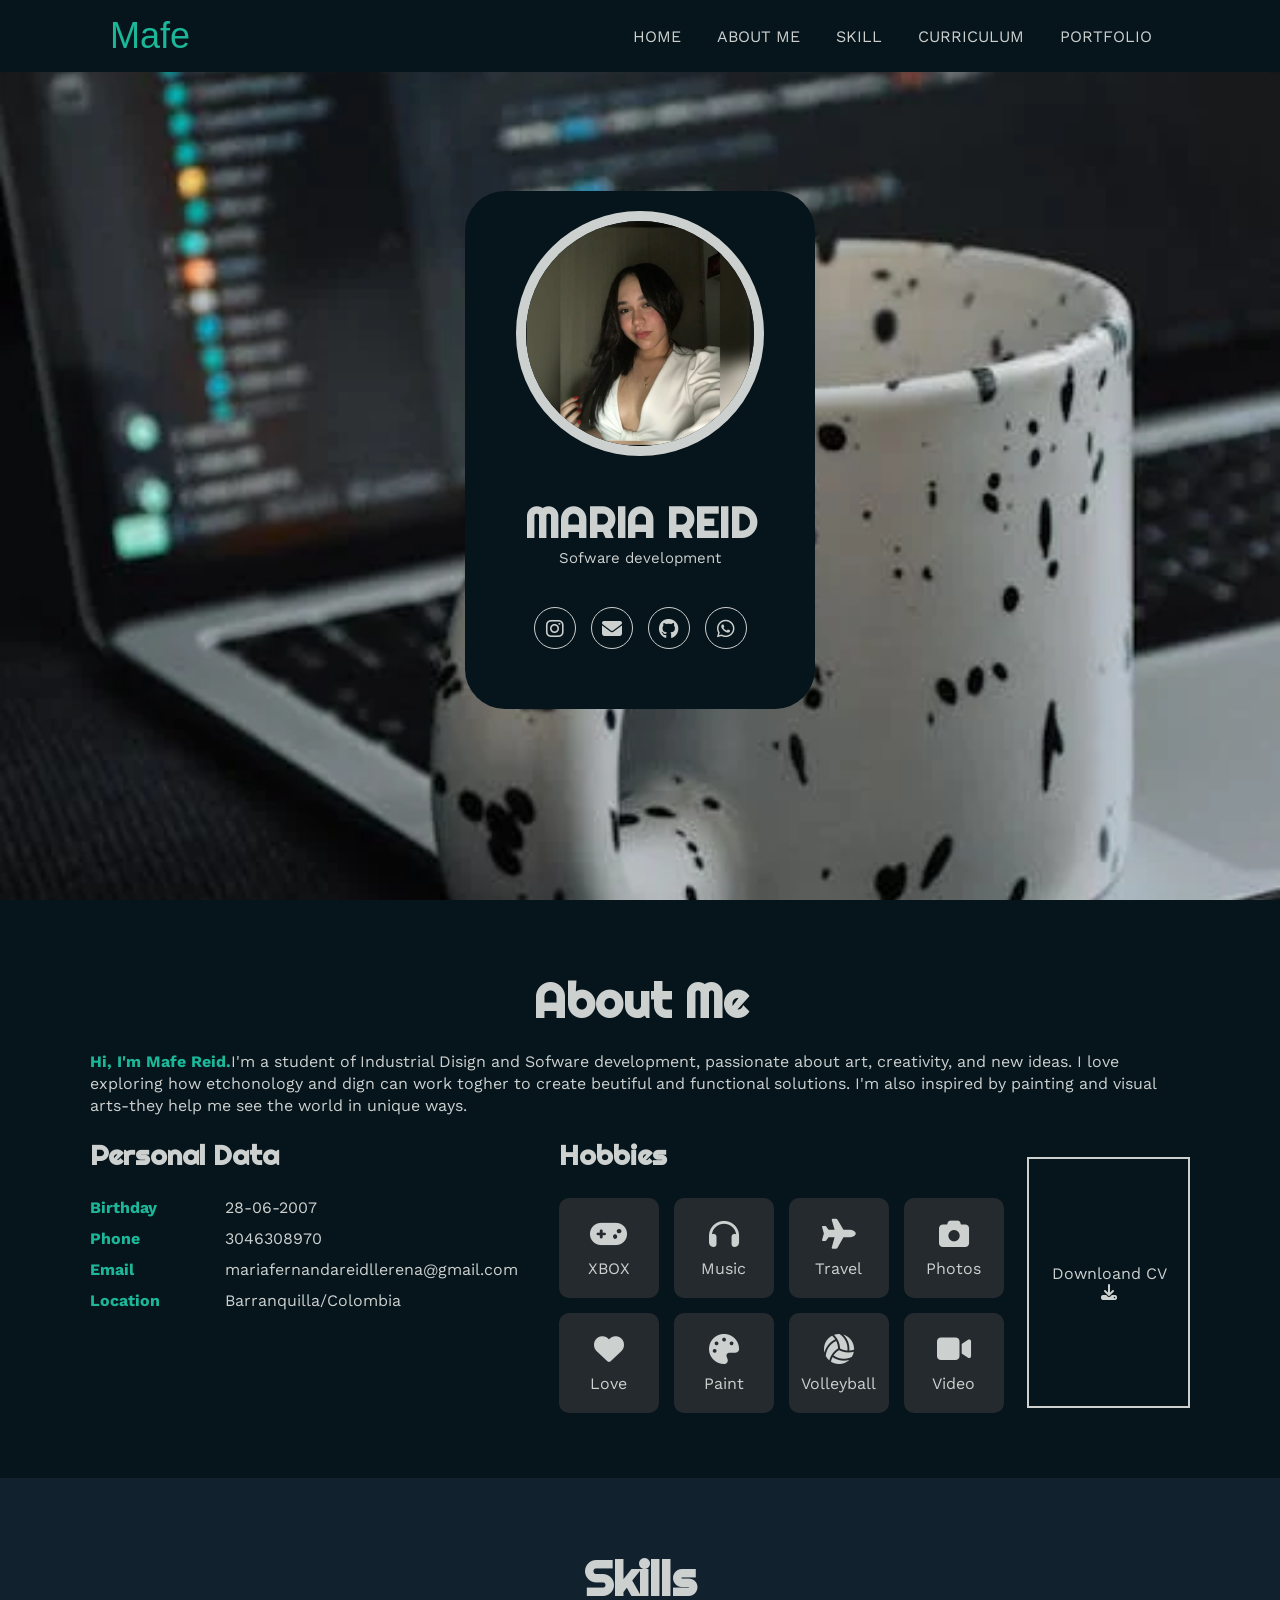
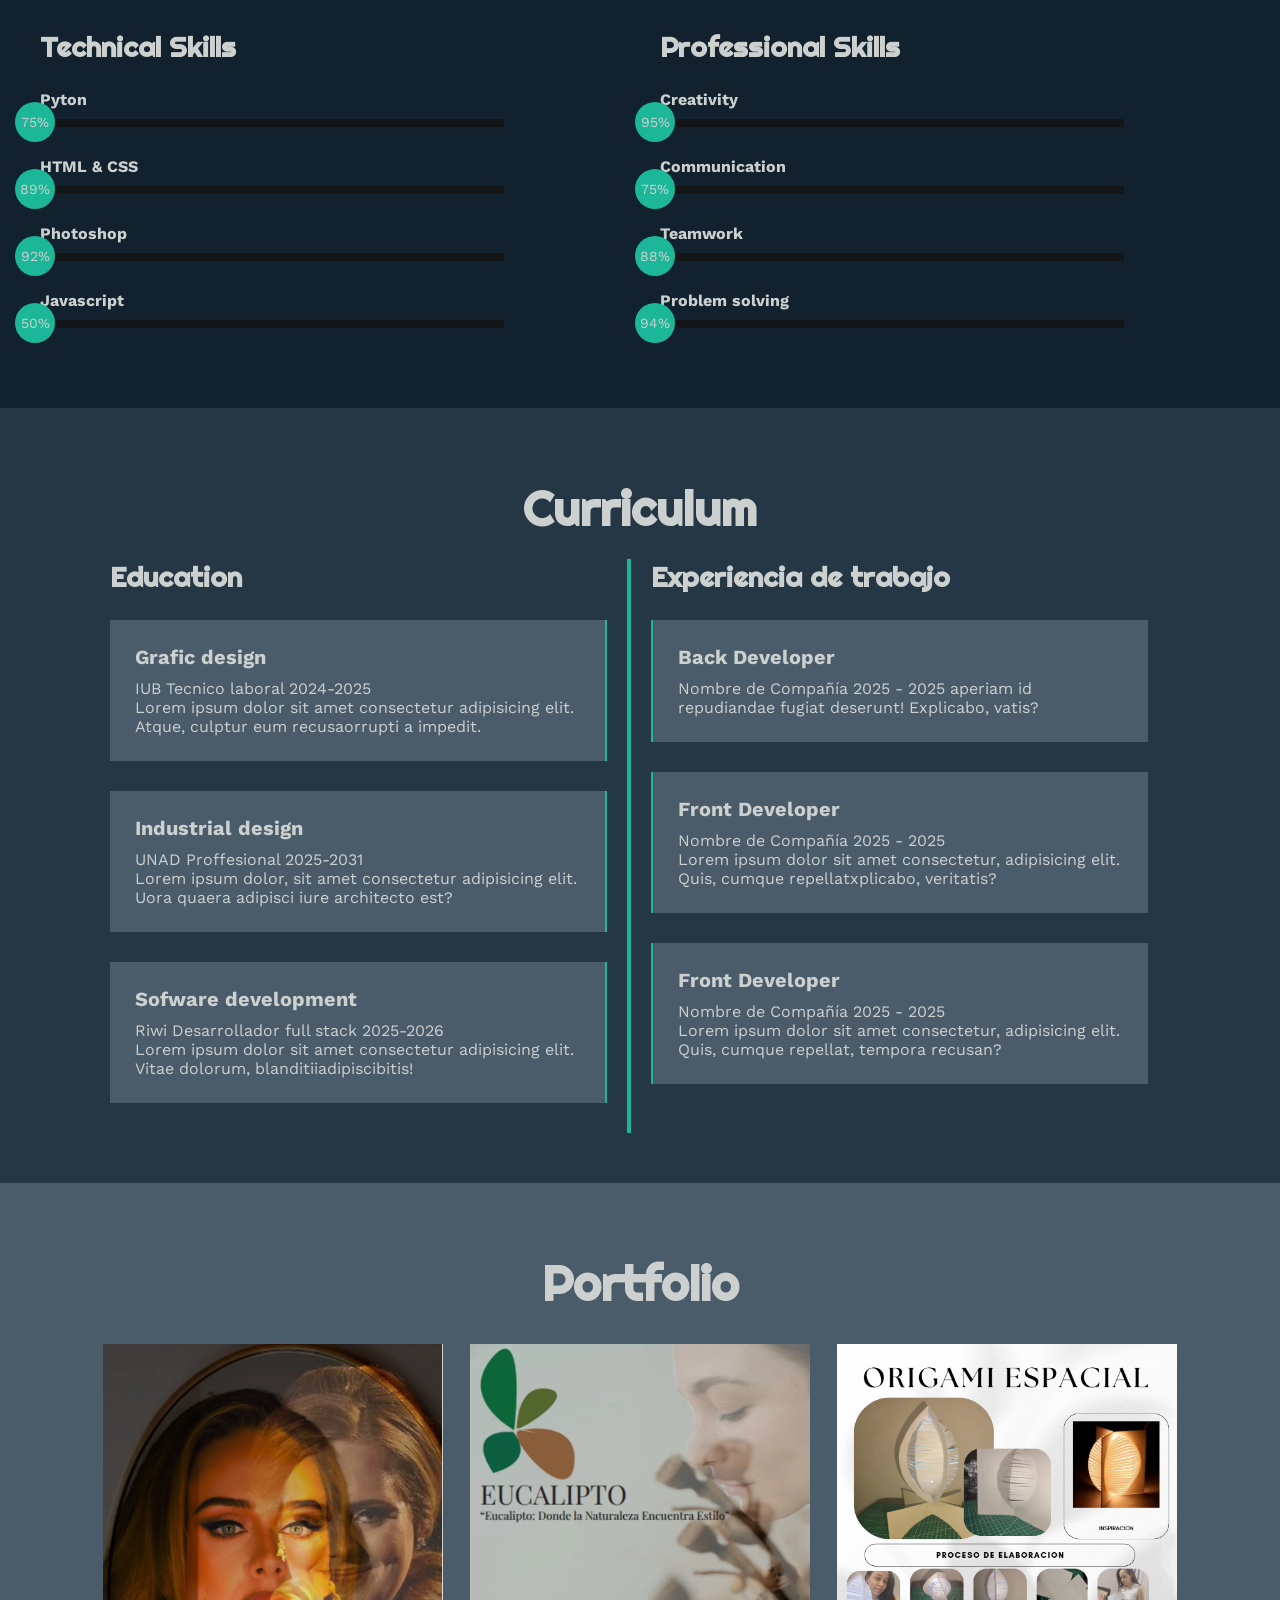
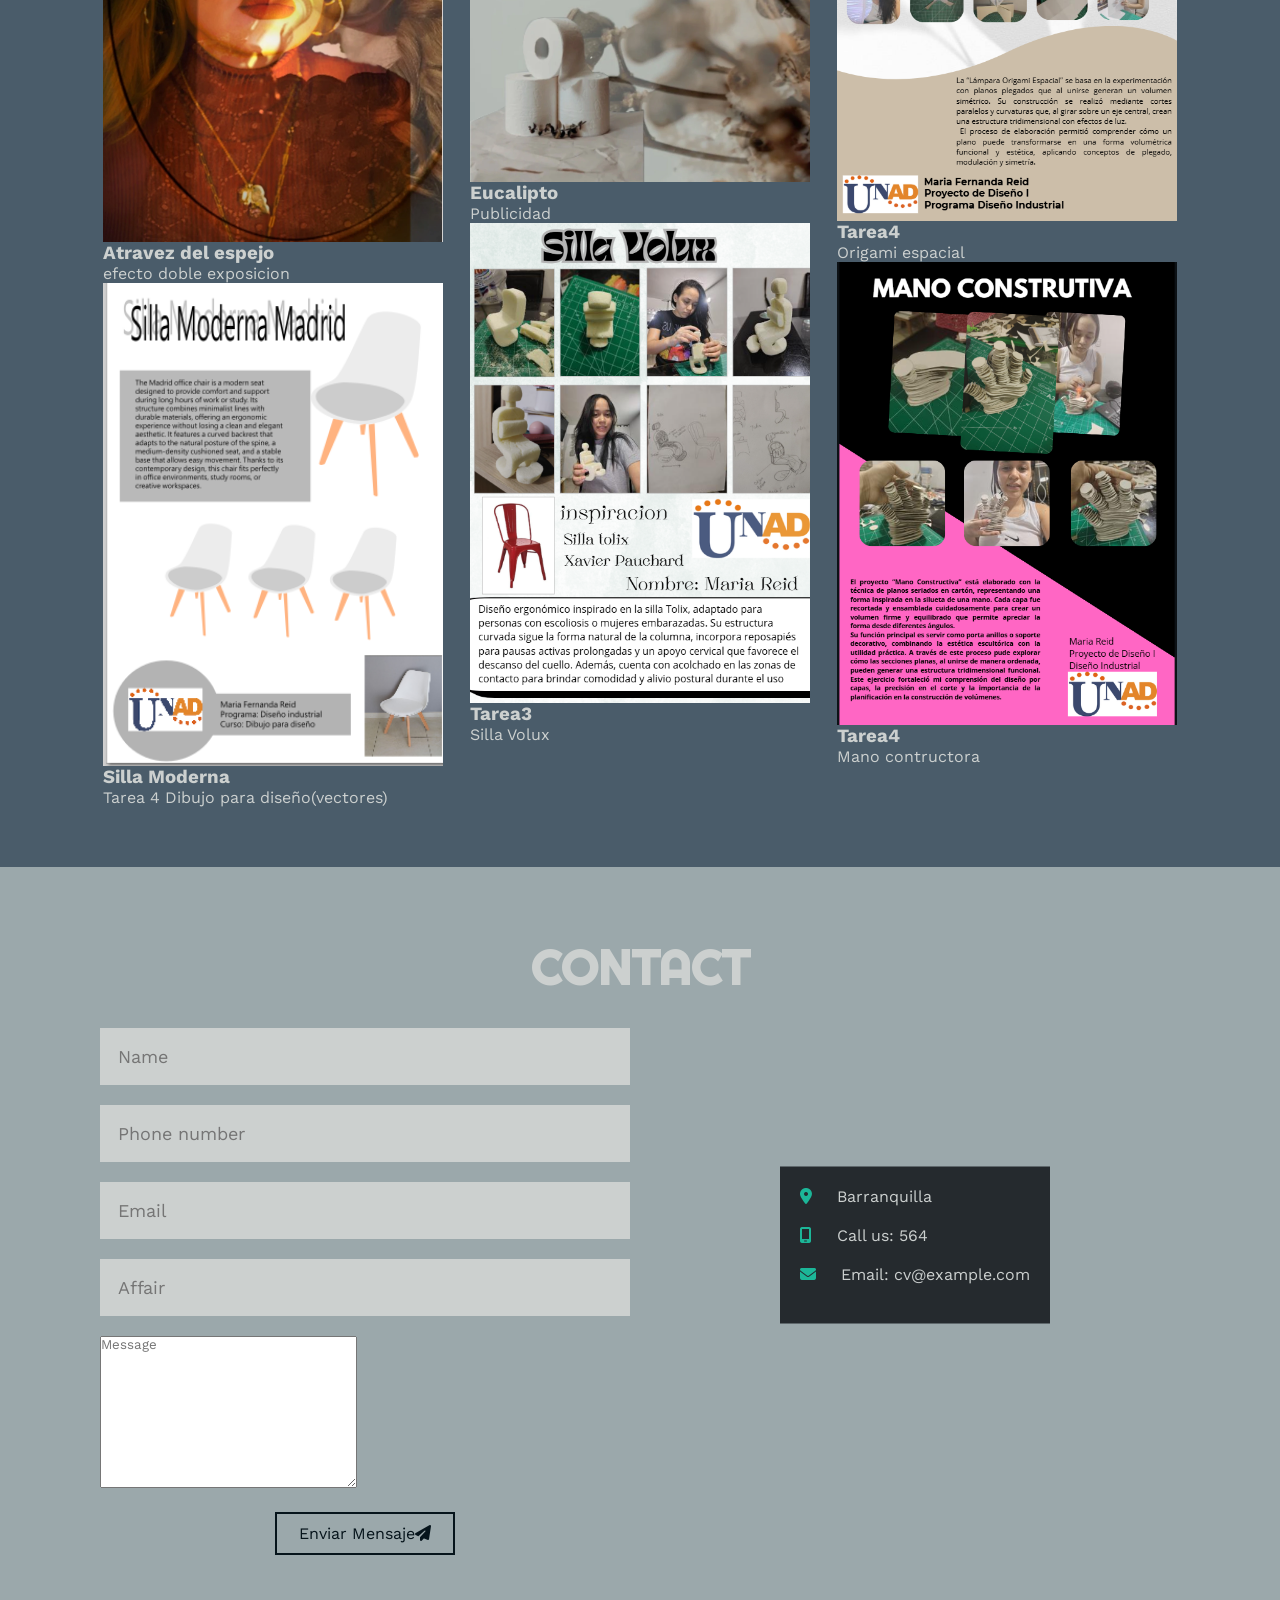
==== index.html @ faa1c593 "mi portafolio" ====
<!DOCTYPE html>
<html lang="en">
<head>
    <meta charset="UTF-8">
    <meta name="viewport" content="width=device-width, initial-scale=1.0">
    <link rel="stylesheet" href="https://cdnjs.cloudflare.com/ajax/libs/font-awesome/6.1.2/css/all.min.css" integrity="sha512-1sCRPdkRXhBV2PBLUdRb4tMg1w2YPf37qatUFeS7zlBy7jJI8Lf4VHwWfZZfpXtYSLy85pkm9GaYVYMfw5BC1A==" crossorigin="anonymous" referrerpolicy="no-referrer" />
    <title>Portfolio</title> 
    <link rel="stylesheet" href="./style.css">
    <link rel="icon" href="/img/Sin título.jpeg">
</head>
<body>
   <!-- MENU ENCABEZADO-->
    <div class="contenedor-header">
        <header>
            <div class="logo">
                <a href="#">Mafe</a>      
            </div>
            <nav id="nav">
                <ul>
                    <li><a href="#home">HOME</a></li>
                    <li><a href="#aboutme">ABOUT ME</a></li>
                    <li><a href="#skills">SKILL</a></li>
                    <li><a href="#curriculum">CURRICULUM</a></li>
                    <li><a href="#portfolio">PORTFOLIO</a></li>
                </ul>
            </nav>
            <div class="nav-responsive">
                <i class="fa-solid fa-bars"></i>
            </div>
        </header>
    </div>
         
    <!--SECCION HOME-->
    <section id="home" class="home">
        <div class="contenido-banner">
            <div class="contenedor-img">
                <img src="/img/lola.png" alt="">
            </div>
            <h1>MARIA REID</h1>
            <h2>Sofware development</h2>
            <div class="Contacts">
                <a href="https://www.instagram.com/mfxreid/profilecard/?igsh=emlraXdwNnl5OGdw" target="_blank"><i class="fa-brands fa-instagram"></i></a>
                <a href="#"><i class="fa-solid fa-envelope"></i></a>
                <a href="https://github.com/2Mafe" target="_blank"><i class="fa-brands fa-github"></i></a>
                <a href="https://wa.me/qr/24RAXDGZ63V5B1" target="_blank"><i class="fa-brands fa-whatsapp"></i></a>
            </div>

        </div>
    </section>

    <!--SECTION ABOUT ME-->
    <section id="aboutme" class="aboutme">
        <div class="contenido-section">
            <h2>About Me</h2>
            <p><span>Hi, I'm Mafe Reid.</span>I'm a student of Industrial Disign and Sofware development, passionate about art, creativity, and new ideas. I love  exploring how etchonology and dign can work togher to create beutiful and functional solutions. I'm also inspired by painting and visual arts-they help me see the world in unique ways.</p>

            <div class="fila">
                <!--Personal Data-->
                <div class="col">
                    <h3>Personal Data</h3>
                    <ul>
                        <li>
                            <strong>Birthday</strong>
                            28-06-2007
                        </li>
                         <li>
                            <strong>Phone</strong>
                            3046308970
                        </li>
                         <li>
                            <strong>Email</strong>
                            mariafernandareidllerena@gmail.com
                        </li>
                         <li>
                            <strong>Location</strong>
                            Barranquilla/Colombia
                        </li>
                    </ul>
                </div>

                <!--Hobbies-->
                <div class="col">
                    <h3>Hobbies</h3>
                    <div class="contenedor-hobbies">
                        <div class="Hobbies">
                            <i class="fa-solid fa-gamepad"></i>
                            <span>XBOX</span>
                        </div>
                        <div class="Hobbies">
                            <i class="fa-solid fa-headphones"></i>
                            <span>Music</span>
                        </div>
                        <div class="Hobbies">
                            <i class="fa-solid fa-plane"></i>
                            <span>Travel</span>
                        </div>
                        <div class="Hobbies">
                            <i class="fa-solid fa-camera"></i>
                            <span>Photos</span>
                        </div>
                        <div class="Hobbies">
                            <i class="fa-solid fa-heart"></i>
                            <span>Love</span>
                        </div>
                        <div class="Hobbies">
                            <i class="fa-solid fa-palette"></i>
                            <span>Paint</span>
                        </div>
                        <div class="Hobbies">
                            <i class="fa-solid fa-volleyball"></i>
                            <span>Volleyball</span>
                        </div>
                        <div class="Hobbies">
                            <i class="fa-solid fa-video"></i>
                            <span>Video</span>
                        </div>

                        
                    </div>
                </div>
                <button>
                    Downloand CV <i class="fa-solid fa-download"></i>
                    <span class="overlay"></span>
                </button>
            </div>
    </section>

    <!--SECTION SKILLS-->
    <section class="Skills" id="skills">
        <div class="contenido_section">
            <h2>Skills</h2>
            <div  class="fila">
                <!--TECHNICAL SKILL-->
                <div class="col">
                    <h3>Technical Skills</h3>
                    <div class="skill">
                        <span>Pyton</span>
                        <div class="barra-skill">
                            <div class="progress ">
                                <span>75%</span>
                            </div>
                        </div>
                    </div>
                    <div class="skill">
                        <span>HTML & CSS</span>
                        <div class="barra-skill">
                            <div class="progress ">
                                <span>89%</span>
                            </div>
                        </div>
                    </div>
                    <div class="skill">
                        <span>Photoshop</span>
                        <div class="barra-skill">
                            <div class="progress">
                                <span>92%</span>
                            </div>
                        </div>
                    </div>
                    <div class="skill">
                        <span>Javascript</span>
                        <div class="barra-skill">
                            <div class="progress ">
                                <span>50%</span>
                            </div>
                        </div>
                    </div> 
                </div>
                <!-- Professional Skills -->
                <div class="col">
                    <h3>Professional Skills</h3>
                    <div class="skill">
                        <span>Creativity</span>
                        <div class="barra-skill">
                            <div class="progress">
                                <span>95%</span>
                            </div>
                        </div>
                    </div>
                    <div class="skill">
                        <span>Communication</span>
                        <div class="barra-skill">
                            <div class="progress">
                                <span>75%</span>
                            </div>
                        </div>
                    </div>
                    <div class="skill">
                        <span>Teamwork</span>
                        <div class="barra-skill"> 
                            <div class="progress">
                                <span>88%</span>
                            </div>
                        </div>
                    </div>
                    <div class="skill">
                        <span>Problem solving</span>
                        <div class="barra-skill">
                            <div class="progress">
                                <span>94%</span>
                            </div>
                        </div>
                    </div>
                </div>
            </div>      
        </div>
    </section>

    <!--SECTION CURRICULUM-->
    <section id="curriculum" class="curriculum">
        <div class="contenido-section">
            <h2>Curriculum</h2>
            <div class="fila">
                <div class="col izquierda">
                    <h3>Education</h3>
                    <div class="item izquierda">
                        <h4>Grafic design</h4>
                        <span class="casa">IUB</span>
                        <span class="titulo">Tecnico laboral</span>
                        <span class="fecha">2024-2025</span>
                        <p>Lorem ipsum dolor sit amet consectetur adipisicing elit. Atque, culptur eum recusaorrupti a impedit.</p>
                        <div class="connectori">
                            <div class="circulod"></div>
                        </div>
                    </div>
                    <div class="item izquierda">
                        <h4>Industrial design</h4>
                        <span class="casa">UNAD</span>
                        <span class="titulo">Proffesional</span>
                        <span class="fecha">2025-2031</span>
                        <p>Lorem ipsum dolor, sit amet consectetur adipisicing elit. Uora quaera adipisci iure architecto est?</p>
                        <div class="connectori">
                            <div class="circulod"></div>
                        </div>
                    </div>
                    <div class="item izquierda">
                        <h4>Sofware development</h4>
                        <span class="casa">Riwi</span>
                        <span class="titulo">Desarrollador full stack</span>
                        <span class="fecha">2025-2026</span>
                        <p>Lorem ipsum dolor sit amet consectetur adipisicing elit. Vitae dolorum, blanditiiadipiscibitis!</p>
                        <div class="connectori">
                            <div class="circulod"></div>
                        </div>
                    </div>
                </div>
                <div class="col derecha">
                    <h3>Experiencia de trabajo</h3>
                    <div class="item derecha">
                        <h4>Back Developer</h4>
                        <span class="casa">Nombre de Compañía</span>
                        <span class="fecha">2025 - 2025</span> aperiam id repudiandae fugiat deserunt! Explicabo, vatis?</p>
                        <div class="conectord">
                            <div class="circulod"></div>
                        </div>
                    </div>
                    <div class="item derecha">
                        <h4>Front Developer</h4>
                        <span class="casa">Nombre de Compañía</span>
                        <span class="fecha">2025 - 2025</span>
                        <p>Lorem ipsum dolor sit amet consectetur, adipisicing elit. Quis, cumque repellatxplicabo, veritatis?</p>
                        <div class="conectord">
                            <div class="circulod"></div>
                        </div>
                    </div>
                    <div class="item derecha">
                        <h4>Front Developer</h4>
                        <span class="casa">Nombre de Compañía</span>
                        <span class="fecha">2025 - 2025</span>
                        <p>Lorem ipsum dolor sit amet consectetur, adipisicing elit. Quis, cumque repellat, tempora recusan?</p>
                        <div class="conectord">
                            <div class="circulod"></div>
                        </div>
                    </div>
                </div>
            </div>
        </div>
    </section>

    <!--SECTION PORTFOLIO-->
    <section id="portfolio" class="portfolio">
        <div class="contenido-section">
            <h2>Portfolio</h2>
            <div class="galery">
                <div class="proyects">
                    <img src="/img/1000006582.webp" alt="">
                    <div class="overlay">
                        <h3>Atravez del espejo</h3>
                        <p>efecto doble exposicion</p>
                    </div>
                    <img src="/img/Captura de pantalla 2025-11-24 221055.png" alt="">
                    <div class="overlay">
                        <h3>Silla Moderna</h3>
                        <p>Tarea 4 Dibujo para diseño(vectores)</p>
                    </div>
                </div>
            <div class="proyects">
                <img src="/img/eu.jpg" alt="">
                <div class="overlay">
                    <h3>Eucalipto</h3>
                    <p>Publicidad</p>
                </div>
                <img src="/img/silla.png" alt="">
                <div class="overlay">
                    <h3>Tarea3</h3>
                    <p>Silla Volux</p>
                </div>
            </div>
             <div class="proyects">
                <img src="/img/origami.png" alt="">
                <div class="overlay">
                    <h3>Tarea4</h3>
                    <p>Origami espacial</p>
                </div>
                <img src="/img/mano.png" alt="">
                <div class="overlay">
                    <h3>Tarea4</h3>
                    <p>Mano contructora</p> 
                </div>
            </div>
            
        </div> 
    </section>

    <!--SECTION CONTACT-->
    <section id="contact" class="contact">
        <div class="contenido-section">
            <h2>CONTACT</h2>
            <div class="fila">
                <!-- Formulario -->
                <div class="col">
                    <input type="text" placeholder="Name">
                    <input type="text" placeholder="Phone number">
                    <input type="text" placeholder="Email">
                    <input type="text" placeholder="Affair">
                    <textarea name="" id="" cols="30" rows="10" placeholder="Message"></textarea>
                    <button>
                        Enviar Mensaje<i class="fa-solid fa-paper-plane"></i>
                        <span class="overlay"></span>
                    </button>
                </div>
                <!-- Mapa -->
                <div class="col">
                    <img src="/Captura desde 2025-05-23 10-15-48.png" alt="">
                    <div class="info">
                        <ul>
                            <li>
                                <i class="fa-solid fa-location-dot"></i>
                                Barranquilla 
                            </li>
                            <li>
                                <i class="fa-solid fa-mobile-screen"></i>
                                Call us: 564
                            </li>
                            <li>
                                <i class="fa-solid fa-envelope"></i>
                                Email: cv@example.com
                            </li>
                        </ul>
                    </div>
                </div>
            </div>
        </div>

</body>
</html>
---- style.css ----
@import url('https://fonts.googleapis.com/css2?family=Righteous&family=Work+Sans:wght@100;300;400;600;800&display=swap');
*{
    box-sizing: border-box;
    font-family: 'Work Sans';
    margin: 0;
    padding: 0;
}
html{
    /* me permite deslizar cuando hago clic en los links del menu */
    scroll-behavior: smooth;
}
/* MENU */
.contenedor-header{
    background: #06141B;
    position: fixed;
    width: 100%;
    top: 0;
    left: 0;
    z-index: 99;
}
.contenedor-header header{
    max-width: 1100px;
    margin: auto;
    display: flex;
    justify-content: space-between;
    align-items: center;
    padding: 15px 20px;
}
.contenedor-header header .logo a{
    font-family: 'Lucida Sans', 'Lucida Sans Regular', 'Lucida Grande', 'Lucida Sans Unicode', Geneva, Verdana, sans-serif;
    font-size: 36px;
    color: #1CB698;
    text-decoration: none;
}
.contenedor-header header ul{
    display: flex;
    list-style: none;
}
.contenedor-header header nav ul li a{
    text-align: none;
    color: #ccd0cf;
    margin: 0 15px;
    padding: 3px;
    transition: .5s;
    text-decoration: none;
}
.contenedor-img img{
    border-radius: 50%;
}
.nav-responsive{
    background-color: #11212d;
    color: #ccd0cf;
    padding: 5px 10px;
    border-radius: 5px;
    cursor: pointer;
    display: none;
}
/* SECTION HOME */
.home{
    background-image: url(/img/pexels-photo-29279566.webp);
    background-size: 50%;
    background-repeat: no-repeat;
    background-size: cover;
    background-attachment: fixed;
    height: 100vh;
    background-position: center;
    color: #ccd0cf;
    display: flex;
    align-items: center;
}
.home .contenido-banner{
    padding: 20px;
    background-color: #06141B;
    max-width: 350px;
    margin: auto;
    text-align: center;
    border-radius: 40px;
}
.home .contenido-banner img{
    margin-top: 40px;
    border: 10px solid #ccd0cf;
    display: block;
    width: 80%;
    margin: auto;
    border-radius: 100%;
}
.home .contenido-banner h1{
    margin-top: 40px;
    font-size: 42px;
    font-family: 'Righteous';
}
.home .contenido-banner h2{
    font-size: 15px;
    font-weight: normal;
}
.home .contenido-banner .Contacts a{
    color: #ccd0cf;
    display: inline-block;
    text-decoration: none;
    border: 1px solid #ccd0cf;
    border-radius: 100%;
    width: 42px;
    height: 42px;
    line-height: 42px;
    margin: 40px 5px;
    font-size: 20px;
    transition: .3s;
}
.home .contenido-banner .Contacts a:hover{
    background-color: #ccd0cf;
    color: #06141B
}

.aboutme{
    background-color: #06141B;
    color: #ccd0cf;
    padding: 50px 20px;
}
.aboutme .contenido-section{
    max-width: 1100px;
    margin: auto;
}
.aboutme h2{
    font-size: 48px;
    font-family: 'Righteous';
    text-align: center;
    padding: 20px 0;
}
.aboutme .contenido-section p{
    font: 18px;
    line-height: 22px;
    margin-bottom: 20px;
}
.aboutme .contenido-section p span{
    color: #1CB698;
    font-weight: bold;
}
.aboutme .fila{
    display: flex;
}
.aboutme .fila .col
{
    width: 50%;
}
.aboutme .fila .col h3{
    font-size: 28px;
    font-family: 'Righteous';
    margin-bottom: 25px;
}
.aboutme .fila .col ul{
    list-style: none;
}
.aboutme .fila .col ul li{
    margin: 12px 0;
}
.aboutme .fila .col ul li strong{
    display: inline-block;
    color: #1CB698;
    width: 130px;
}
.aboutme .fila .col ul li span{
    background-color: #1CB698;
    padding: 3px;
    font-weight: bold;
    border-radius: 5px;
}
.aboutme .fila .col .contenedor-hobbies{
    display: flex;
    flex-wrap: wrap;
}
.aboutme .fila .col .contenedor-hobbies .Hobbies{
    width: 100px;
    height: 100px;
    background-color: #252A2E;
    border-radius: 10px;
    margin: 0 15px 15px 0;
    display: flex;
    flex-direction: column;
    align-items: center;
    justify-content: center;
    transition: .3s;
}.aboutme .fila .col .contenedor-hobbies .Hobbies:hover{
    background-color: #1CB698;
}
.aboutme .fila .col .contenedor-hobbies .Hobbies i{
    font-size: 30px;
    margin-bottom: 10px;
}
.aboutme button{
    cursor: pointer;
    background-color: transparent;
    color: #ccd0cf;
    border: 2px solid ;
    width: fit-content;
    display: block;
    margin: 20px auto;
    padding: 10px 22px;
    font-size: 16px;
    color: #ccd0cf;
    position: relative;
    z-index: 10;
}
.aboutme button .overlay{
    position: absolute;
    top: 0;
    left: 0;
    width: 0;
    height: 100%;
    background-color: #1CB698;
    z-index: -1;
    transition: 1s;
}
.aboutme button:hover .overlay{
    width: 100%;
}
/* SECTION S K I L L S*/
.Skills{
    background-color: #11212D;
    color: #ccd0cf;
    padding: 50px 20px;
}
.Skills .contenido-section{
    max-width: 1100px;
    margin: auto;
}
.Skills h2{
    font-size: 48px;
    font-family: 'Righteous';
    text-align: center;
    padding: 20px 0;
}
.Skills .fila{
    display: flex;
}
.Skills .fila .col{
    width: 50%;
    padding: 0 20px;
}
.Skills .fila .col h3{
    font-size: 28px;
    font-family: 'Righteous';
    margin-bottom: 25px;
}
.Skills .skill > span{
    font-weight: bold;
    display: block;
    margin-bottom: 10px;
}
.Skills .skill .barra-skill{
    height: 8px;
    width: 80%;
    background-color: #131517;
    position: relative;
    margin-bottom: 30px;
}
.Skills .skill .progress{
    background-color: #1CB698;
    position: absolute;
    top: 0;
    left: 0;
    height: 8px;
}
.Skills .skill .barra-skill span{
    position: absolute;
    height: 40px;
    width: 40px;
    background-color: #1CB698;
    border-radius: 50px;
    line-height: 40px;
    text-align: center;
    top: -17px;
    right: -15px;
    font-size: 14px;
}
/* SECTION CURRICULUM */
.curriculum{
    background-color: #253745;
    color: #ccd0cf;
    padding: 50px 20px;
}
.curriculum .contenido-section{
    max-width: 1100px;
    margin: auto;
}
.curriculum h2{
    font-size: 48px;
    font-family: 'Righteous';
    text-align: center;
    padding: 20px 0;
}
.curriculum .fila{
    display: flex;
}
.curriculum .fila .col{
    width: 49%;
    padding: 0 20px;
}
.curriculum .fila .col h3{
    font-size: 28px;
    font-family: 'Righteous';
    margin-bottom: 25px;
}
.curriculum .fila .izquierda{
    border-right: 2px solid #1CB698;
}
.curriculum .fila .derecha{
    border-left: 2px solid #1CB698;
}
.curriculum .fila .item{
    padding: 25px;
    margin-bottom: 30px;
    background-color: #4a5c6a;
    position: relative;
}
.curriculum .fila .item h4{
    font-size: 20px;
    margin-bottom: 10px;
}
/*SECTION PORTFOLIO*/
.portfolio{
    background-color: #4a5c6a;
    color: #ccd0cf;
    padding: 50px 20px;
}
.portfolio .contenido-section{
    max-width: 1100px;
    margin: auto;
}
.portfolio h2{
    font-size: 48px;
    font-family: 'Righteous';
    text-align: center;
    padding: 20px 0;
}
.portfolio .galery{
    display: flex;
    flex-wrap: wrap;
    justify-content: space-around;
    justify-content: space-around;
}
.portfolio .galery .proyects{
    position: relative;
    max-width: 340px;
    height: fit-content;
    margin: 10px;
    cursor: pointer;
}
.portfolio .galery .proyects img{
    width: 100%;
    display: block;
}

/*SECTION CONTACT*/
.contact{
    background: #9ba8ab;
    color: #ccd0cf;
    padding: 50px 0;
}
.contact .contenido-section{
    max-width: 1100px;
    margin: auto;
}
.contact h2{
    font-size: 48px;
    font-family: 'Righteous';
    text-align: center;
    padding: 20px 0;
}
.contact .fila{
    display: flex;
}
.contact .col{
    width: 50%;
    padding: 10px;
    position: relative;
}
.contact .col input, .contacto .col textarea{
    display: block;
    width: 100%;
    padding: 18px;
    border: none;
    margin-bottom: 20px;
    background-color: #ccd0cf;
    color: #ccd0cf;
    font-size: 18px;
}
.contact button{
    cursor: pointer;
    background-color: transparent;
    border: 2px solid #06141B;
    width: fit-content;
    display: block;
    margin: 20px auto;
    padding: 10px 22px;
    font-size: 16px;
    color: #06141B;
    position: relative;
    z-index: 10;
}
.contact button .overlay{
    position: absolute;
    top: 0;
    left: 0;
    width: 0;
    height: 100%;
    background-color: #1CB698;
    z-index: -1;
    transition: 1s;
}
.contact button:hover .overlay{
    width: 100%;
}
.contact .col img{
    width: 100%;
}
.contact .col .info{
    position: absolute;
    top: 40%;
    background-color: #252A2E;
    padding: 20px;
    max-width: 350px;
    left: 50%;
    transform: translate(-50%, -50%);
}
.contact .col .info ul{
    list-style: none;
}
.contact .col .info ul li{
    margin-bottom: 20px;
}
.contact .col .info ul li i{
    color: #1CB698;
    display: inline-block;
    margin-right: 20px;
}
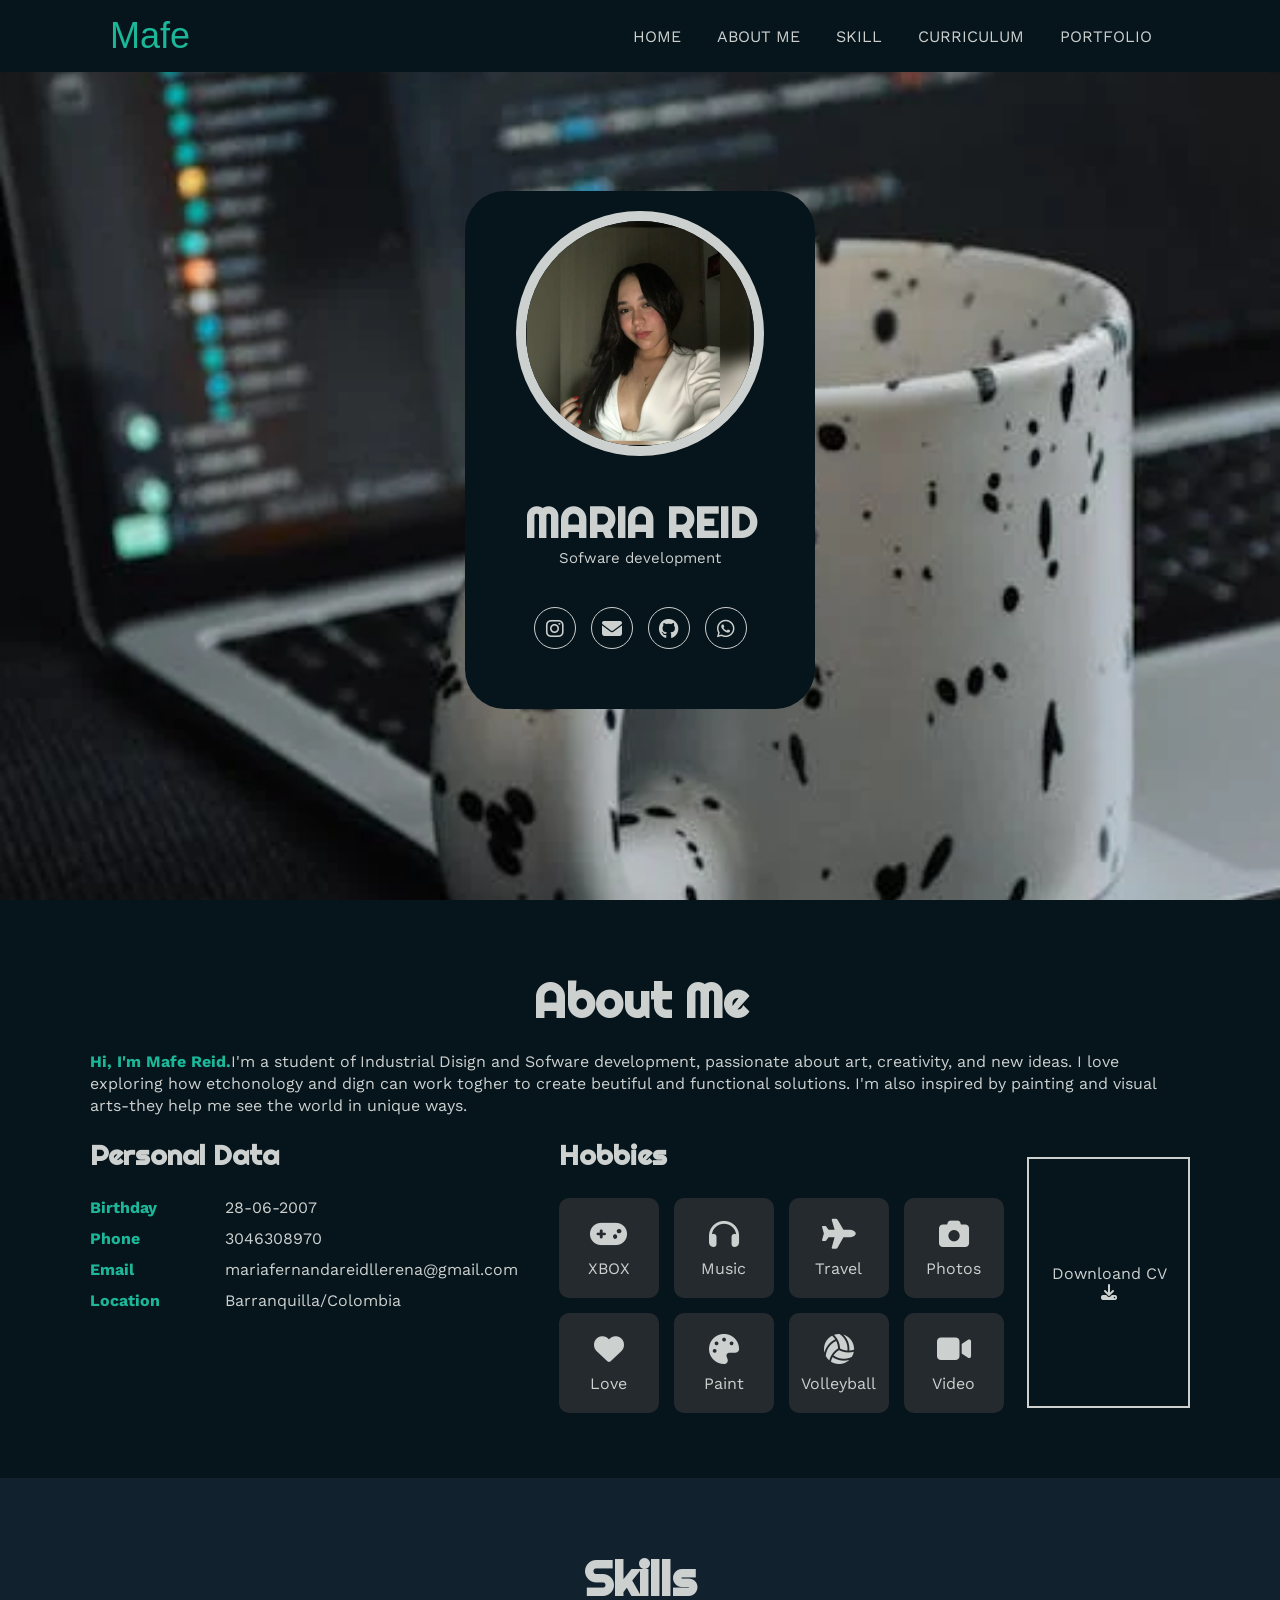
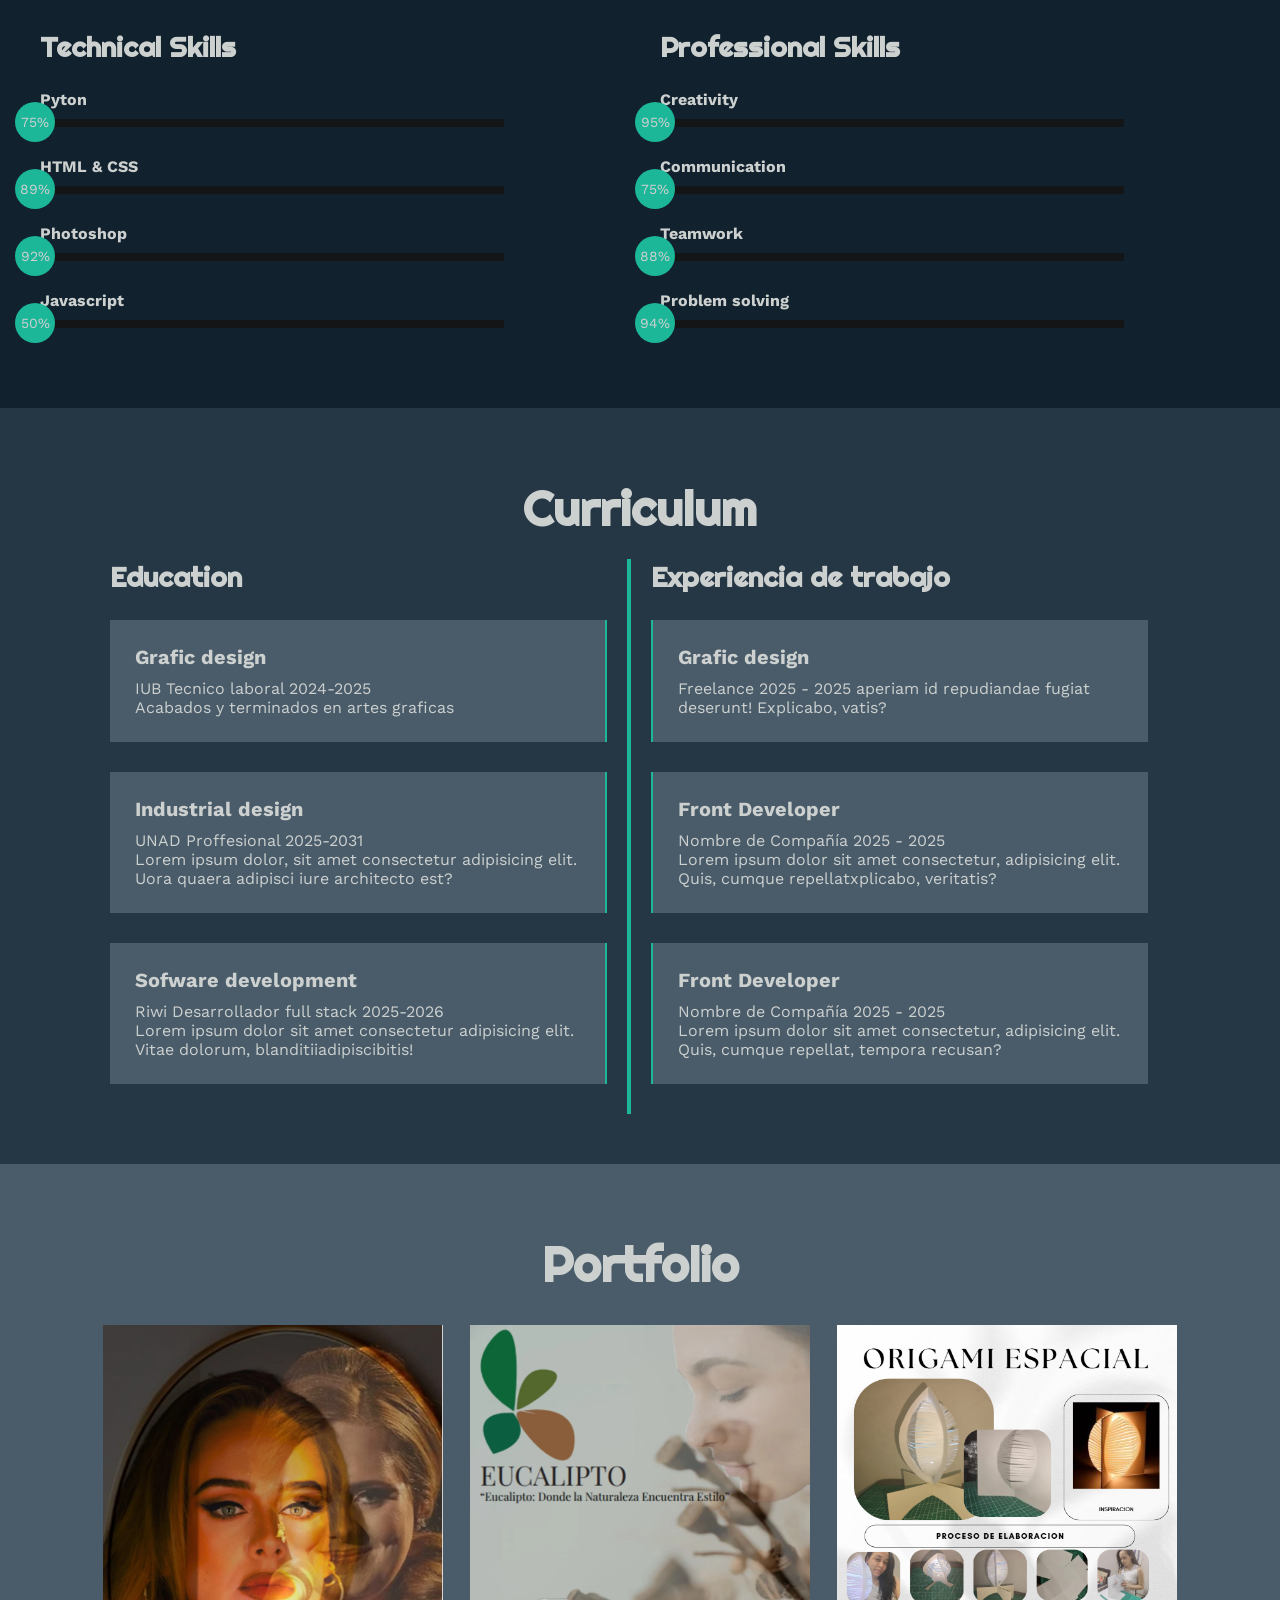
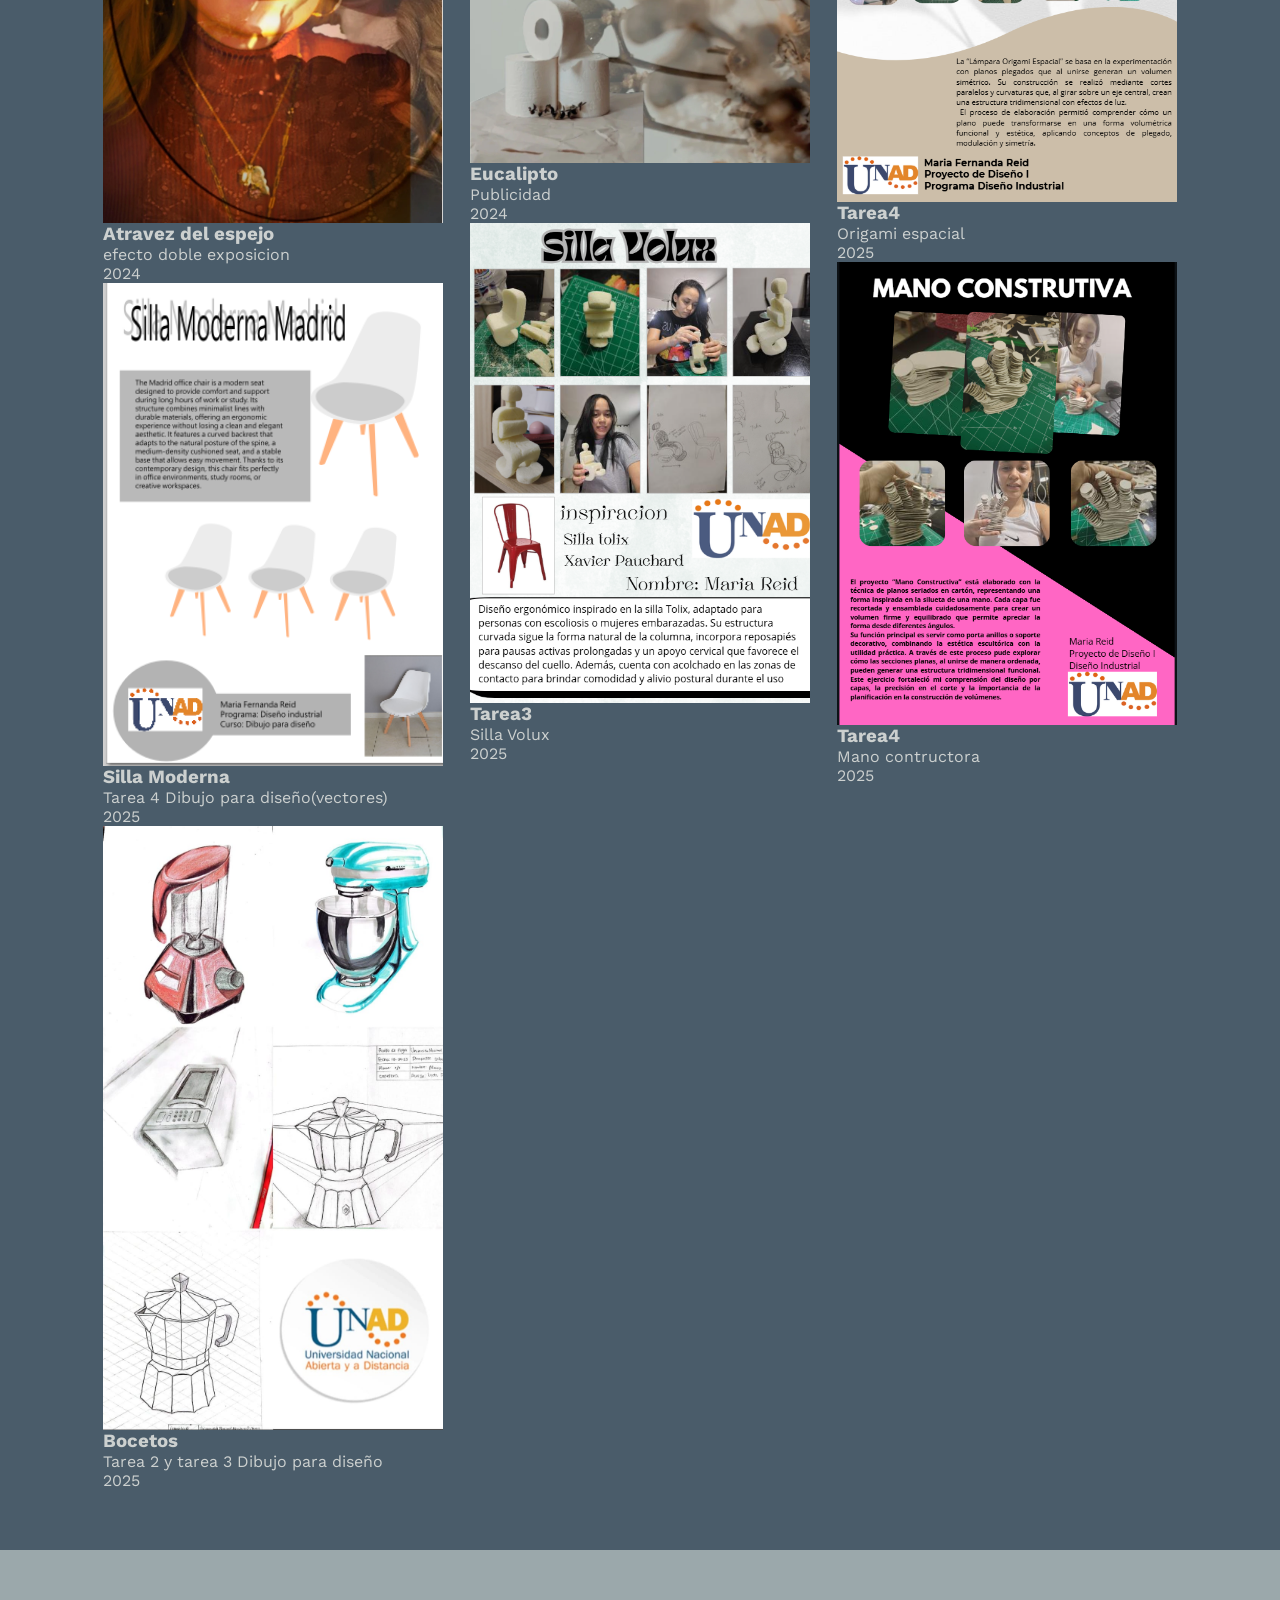
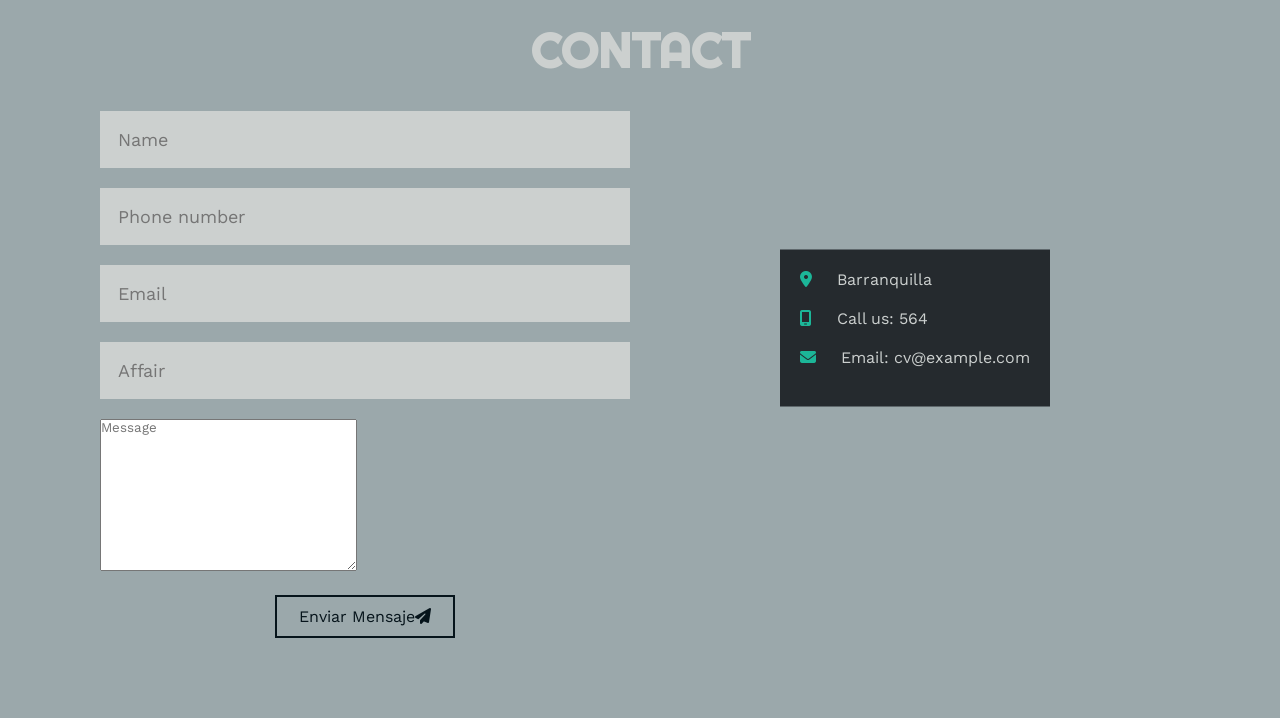
==== commit bd011987: "actualizacion" ====
--- a/index.html
+++ b/index.html
@@ -6,7 +6,7 @@
     <link rel="stylesheet" href="https://cdnjs.cloudflare.com/ajax/libs/font-awesome/6.1.2/css/all.min.css" integrity="sha512-1sCRPdkRXhBV2PBLUdRb4tMg1w2YPf37qatUFeS7zlBy7jJI8Lf4VHwWfZZfpXtYSLy85pkm9GaYVYMfw5BC1A==" crossorigin="anonymous" referrerpolicy="no-referrer" />
     <title>Portfolio</title> 
     <link rel="stylesheet" href="./style.css">
-    <link rel="icon" href="/img/Sin título.jpeg">
+    <link rel="icon" href="./img/Sin título.jpeg">
 </head>
 <body>
    <!-- MENU ENCABEZADO-->
@@ -218,7 +218,7 @@
                         <span class="casa">IUB</span>
                         <span class="titulo">Tecnico laboral</span>
                         <span class="fecha">2024-2025</span>
-                        <p>Lorem ipsum dolor sit amet consectetur adipisicing elit. Atque, culptur eum recusaorrupti a impedit.</p>
+                        <p>Acabados y terminados en artes graficas</p>
                         <div class="connectori">
                             <div class="circulod"></div>
                         </div>
@@ -247,8 +247,8 @@
                 <div class="col derecha">
                     <h3>Experiencia de trabajo</h3>
                     <div class="item derecha">
-                        <h4>Back Developer</h4>
-                        <span class="casa">Nombre de Compañía</span>
+                        <h4>Grafic design</h4>
+                        <span class="casa">Freelance</span>
                         <span class="fecha">2025 - 2025</span> aperiam id repudiandae fugiat deserunt! Explicabo, vatis?</p>
                         <div class="conectord">
                             <div class="circulod"></div>
@@ -283,39 +283,51 @@
             <h2>Portfolio</h2>
             <div class="galery">
                 <div class="proyects">
-                    <img src="/img/1000006582.webp" alt="">
+                    <img src="./img/1000006582.webp" alt="">
                     <div class="overlay">
                         <h3>Atravez del espejo</h3>
                         <p>efecto doble exposicion</p>
-                    </div>
-                    <img src="/img/Captura de pantalla 2025-11-24 221055.png" alt="">
+                        <p>2024</p>
+                    </div>
+                    <img src="./img/Captura de pantalla 2025-11-24 221055.png" alt="">
                     <div class="overlay">
                         <h3>Silla Moderna</h3>
                         <p>Tarea 4 Dibujo para diseño(vectores)</p>
+                        <p>2025</p>
+                    </div>
+                    <img src="./img/bocetos.jpg" alt="">
+                    <div class="overlay">
+                        <h3>Bocetos</h3>
+                        <p>Tarea 2 y tarea 3 Dibujo para diseño</p>
+                        <p>2025</p>
                     </div>
                 </div>
             <div class="proyects">
-                <img src="/img/eu.jpg" alt="">
+                <img src="./img/eu.jpg" alt="">
                 <div class="overlay">
                     <h3>Eucalipto</h3>
                     <p>Publicidad</p>
-                </div>
-                <img src="/img/silla.png" alt="">
+                    <p>2024</p>
+                </div>
+                <img src="./img/silla.png" alt="">
                 <div class="overlay">
                     <h3>Tarea3</h3>
                     <p>Silla Volux</p>
+                    <p>2025</p>
                 </div>
             </div>
              <div class="proyects">
-                <img src="/img/origami.png" alt="">
+                <img src="./img/origami.png" alt="">
                 <div class="overlay">
                     <h3>Tarea4</h3>
                     <p>Origami espacial</p>
-                </div>
-                <img src="/img/mano.png" alt="">
+                    <p>2025</p>
+                </div>
+                <img src="./img/mano.png" alt="">
                 <div class="overlay">
                     <h3>Tarea4</h3>
                     <p>Mano contructora</p> 
+                    <p>2025</p>
                 </div>
             </div>
             
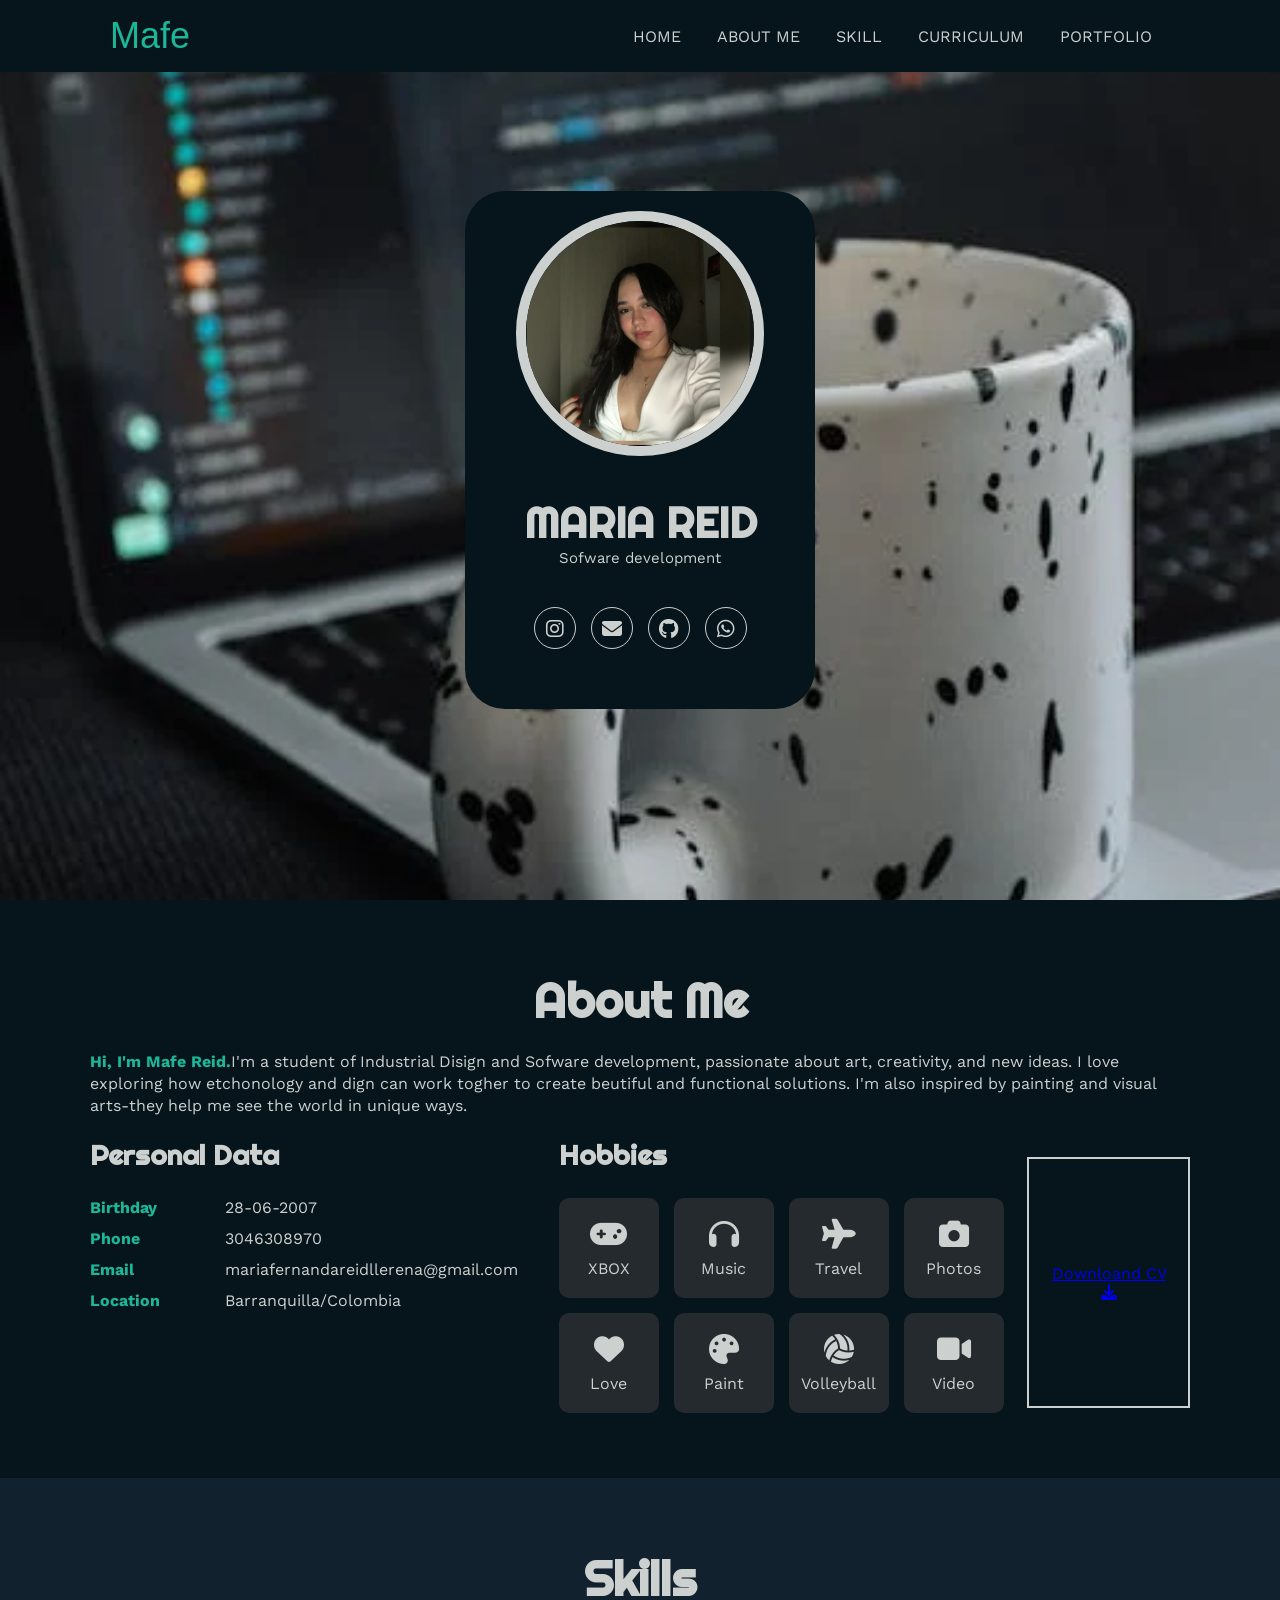
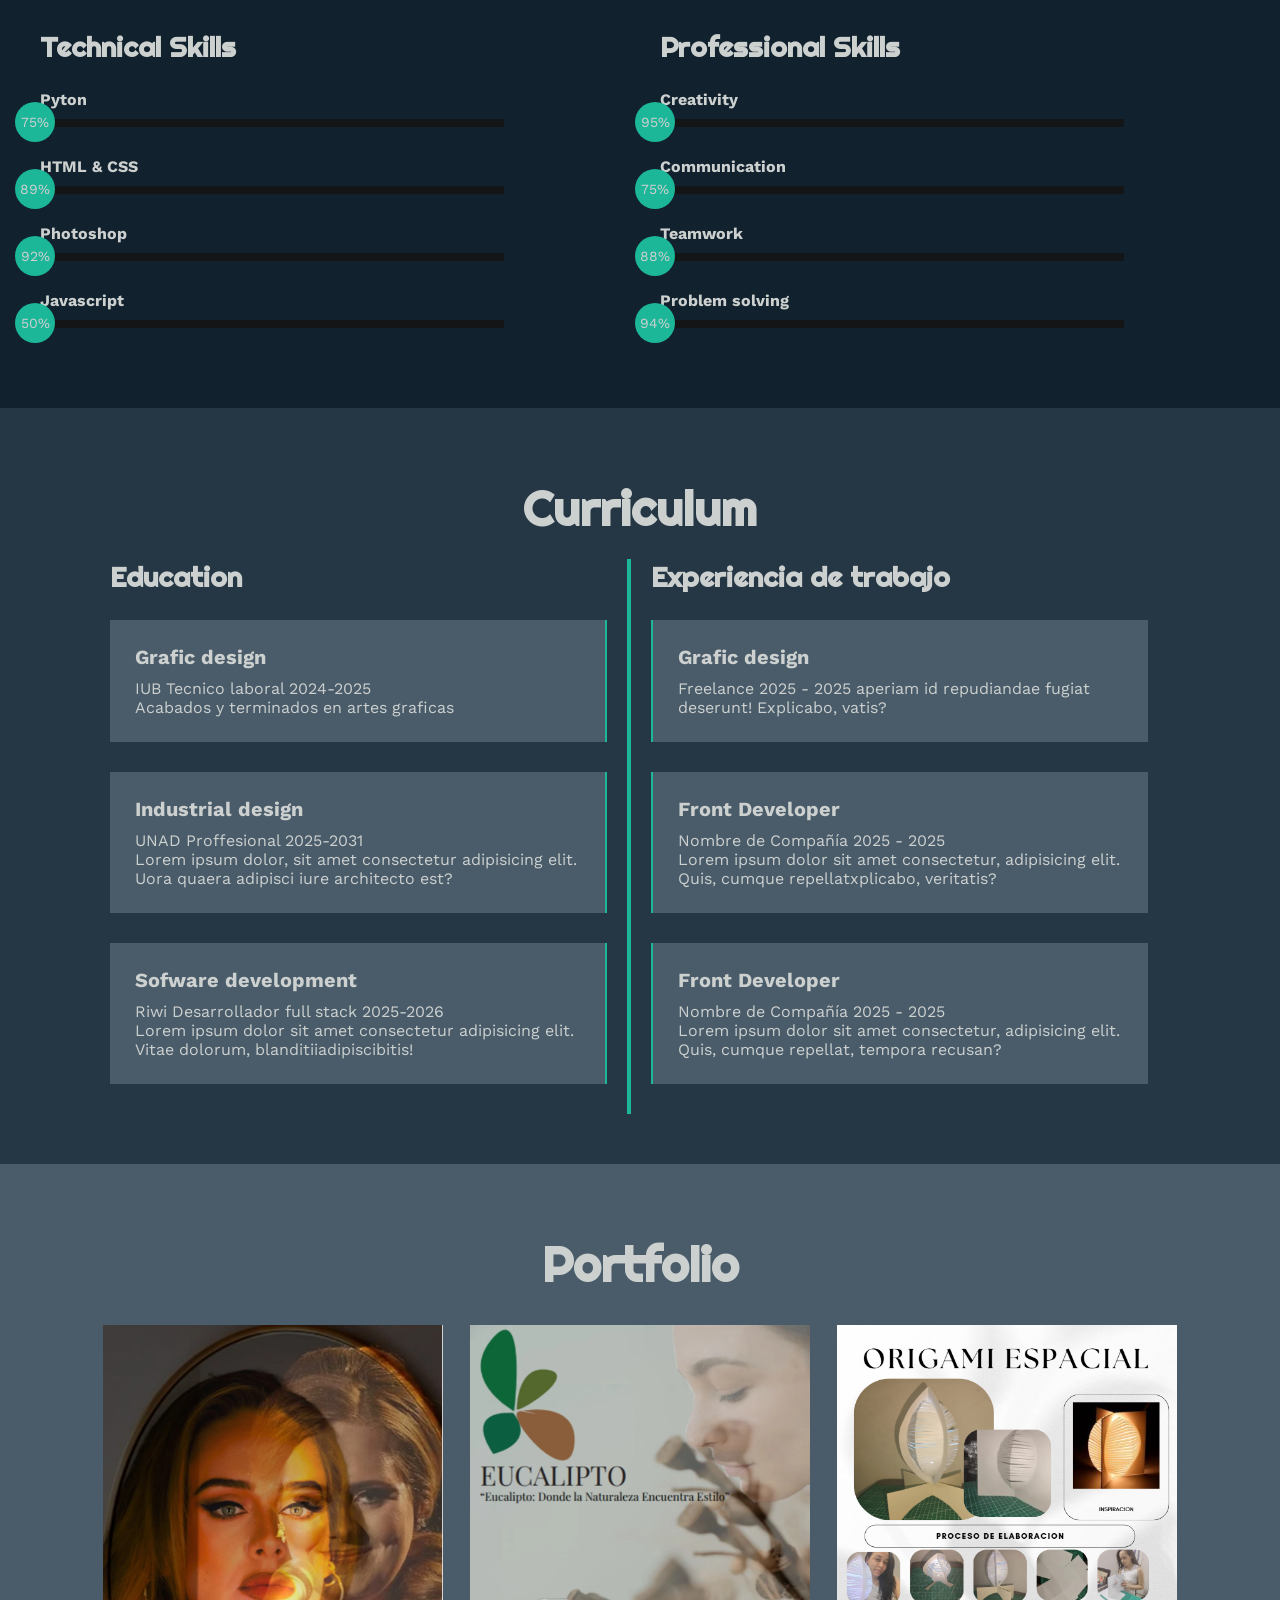
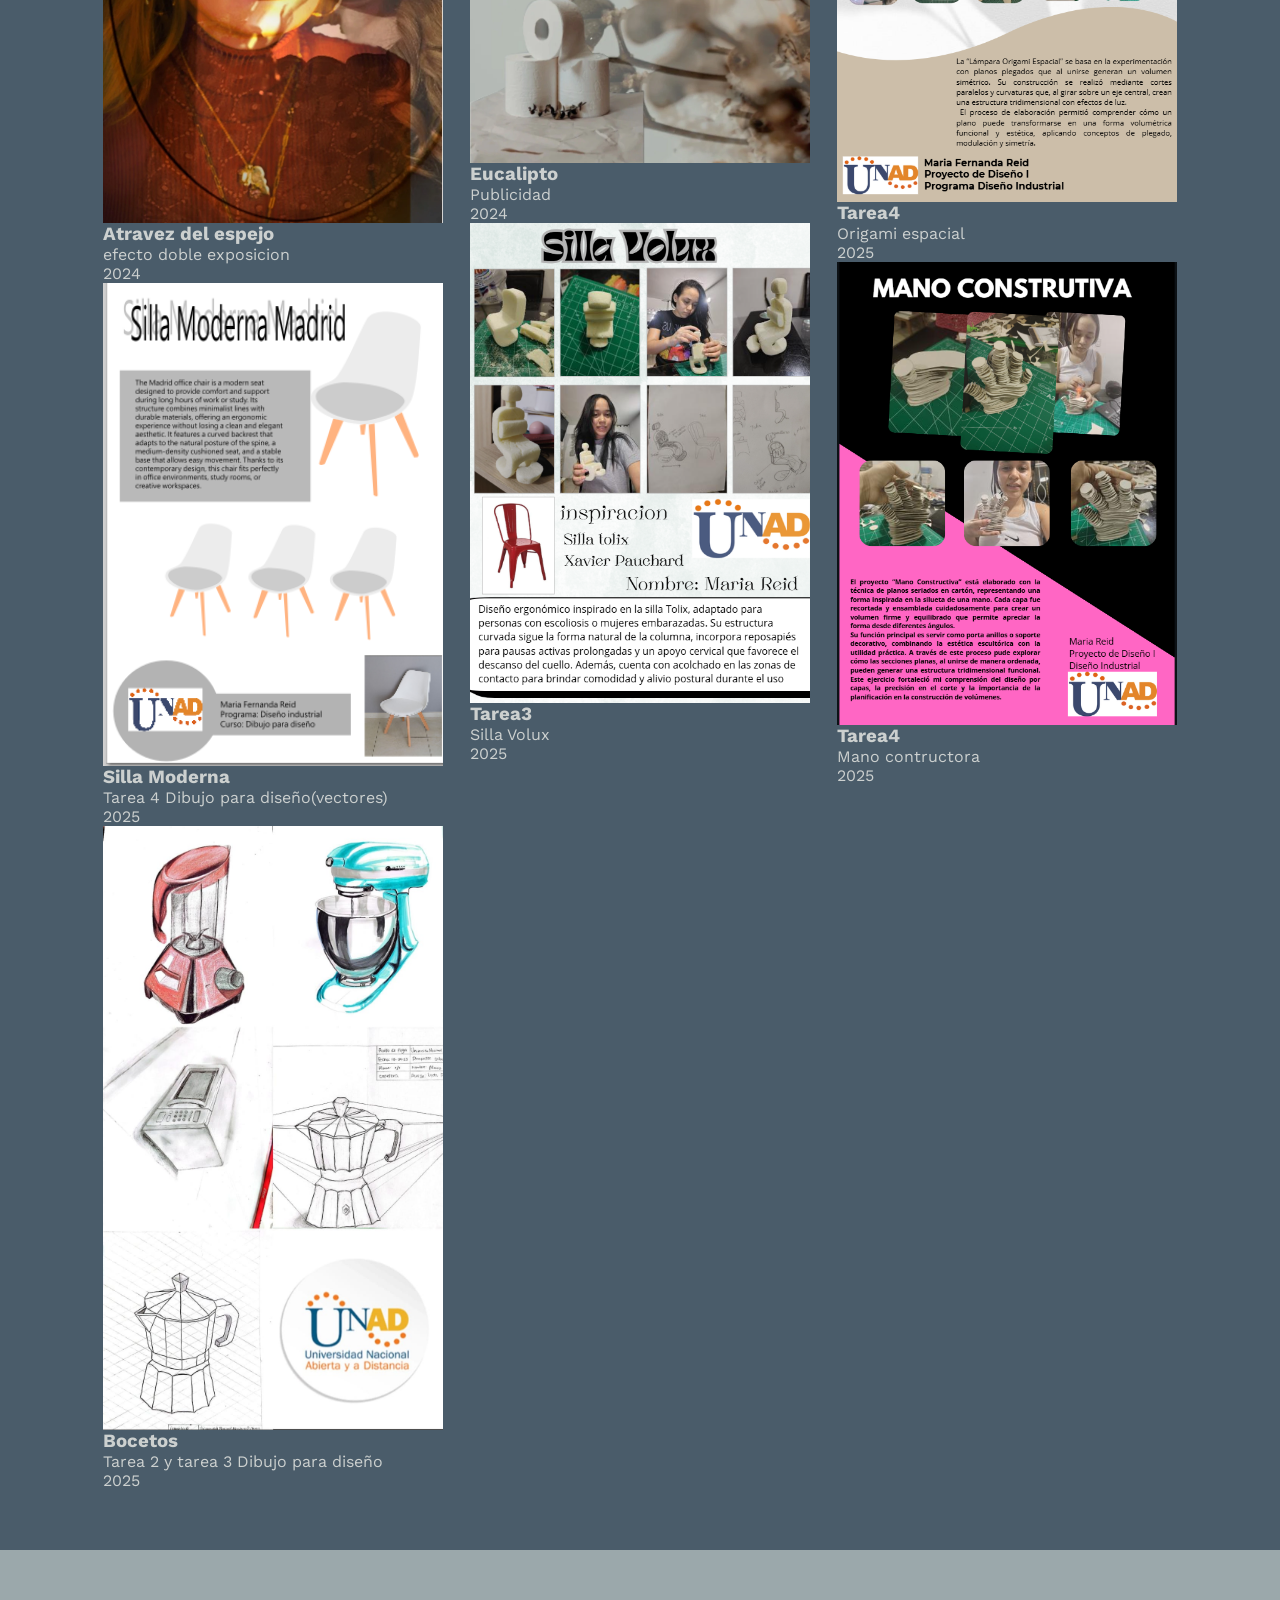
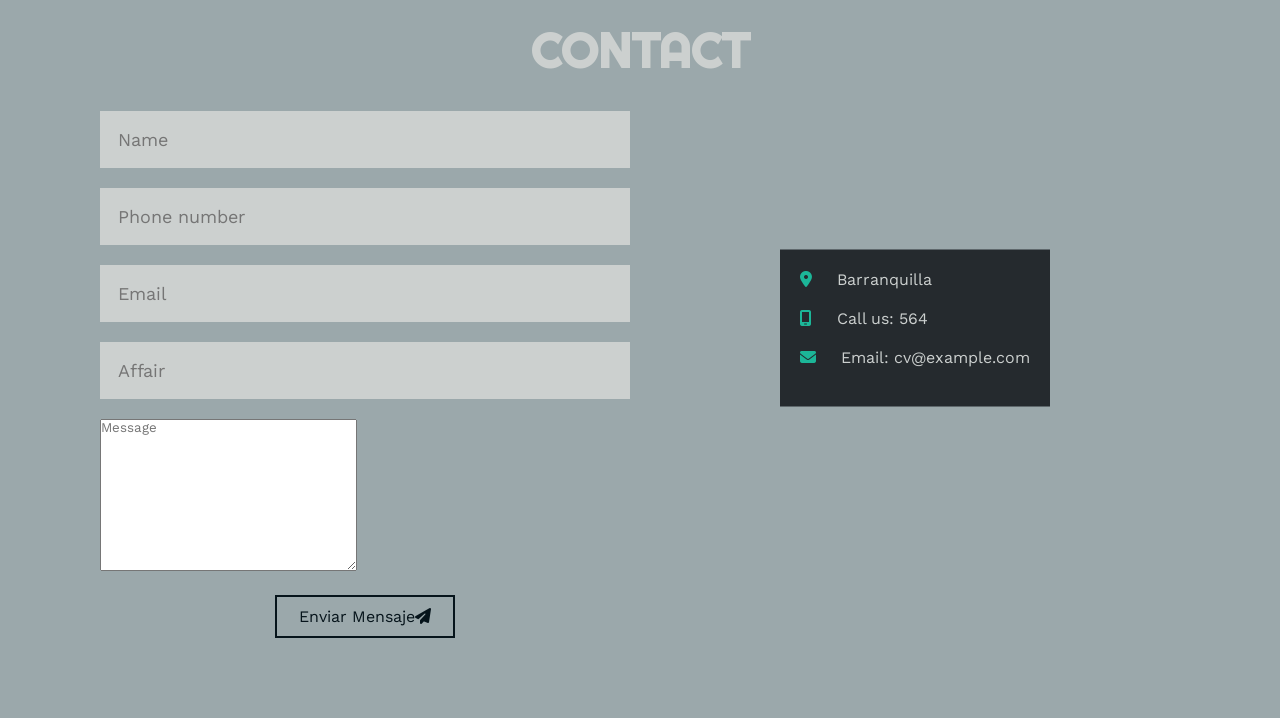
==== commit eba6c045: "actualizacion" ====
--- a/index.html
+++ b/index.html
@@ -34,7 +34,7 @@
     <section id="home" class="home">
         <div class="contenido-banner">
             <div class="contenedor-img">
-                <img src="/img/lola.png" alt="">
+            <img src="./img/lola.png" alt="">
             </div>
             <h1>MARIA REID</h1>
             <h2>Sofware development</h2>
@@ -119,8 +119,9 @@
                     </div>
                 </div>
                 <button>
-                    Downloand CV <i class="fa-solid fa-download"></i>
-                    <span class="overlay"></span>
+                    <a href="./cv/CV_Maria_Reid.pdf" download="CV_Mafe.pdf">Downloand CV <i class="fa-solid fa-download"></i>
+                    <span class="overlay"></span></a>
+                    
                 </button>
             </div>
     </section>
--- a/style.css
+++ b/style.css
@@ -57,7 +57,7 @@
 }
 /* SECTION HOME */
 .home{
-    background-image: url(/img/pexels-photo-29279566.webp);
+    background-image: url(./img/pexels-photo-29279566.webp);
     background-size: 50%;
     background-repeat: no-repeat;
     background-size: cover;
